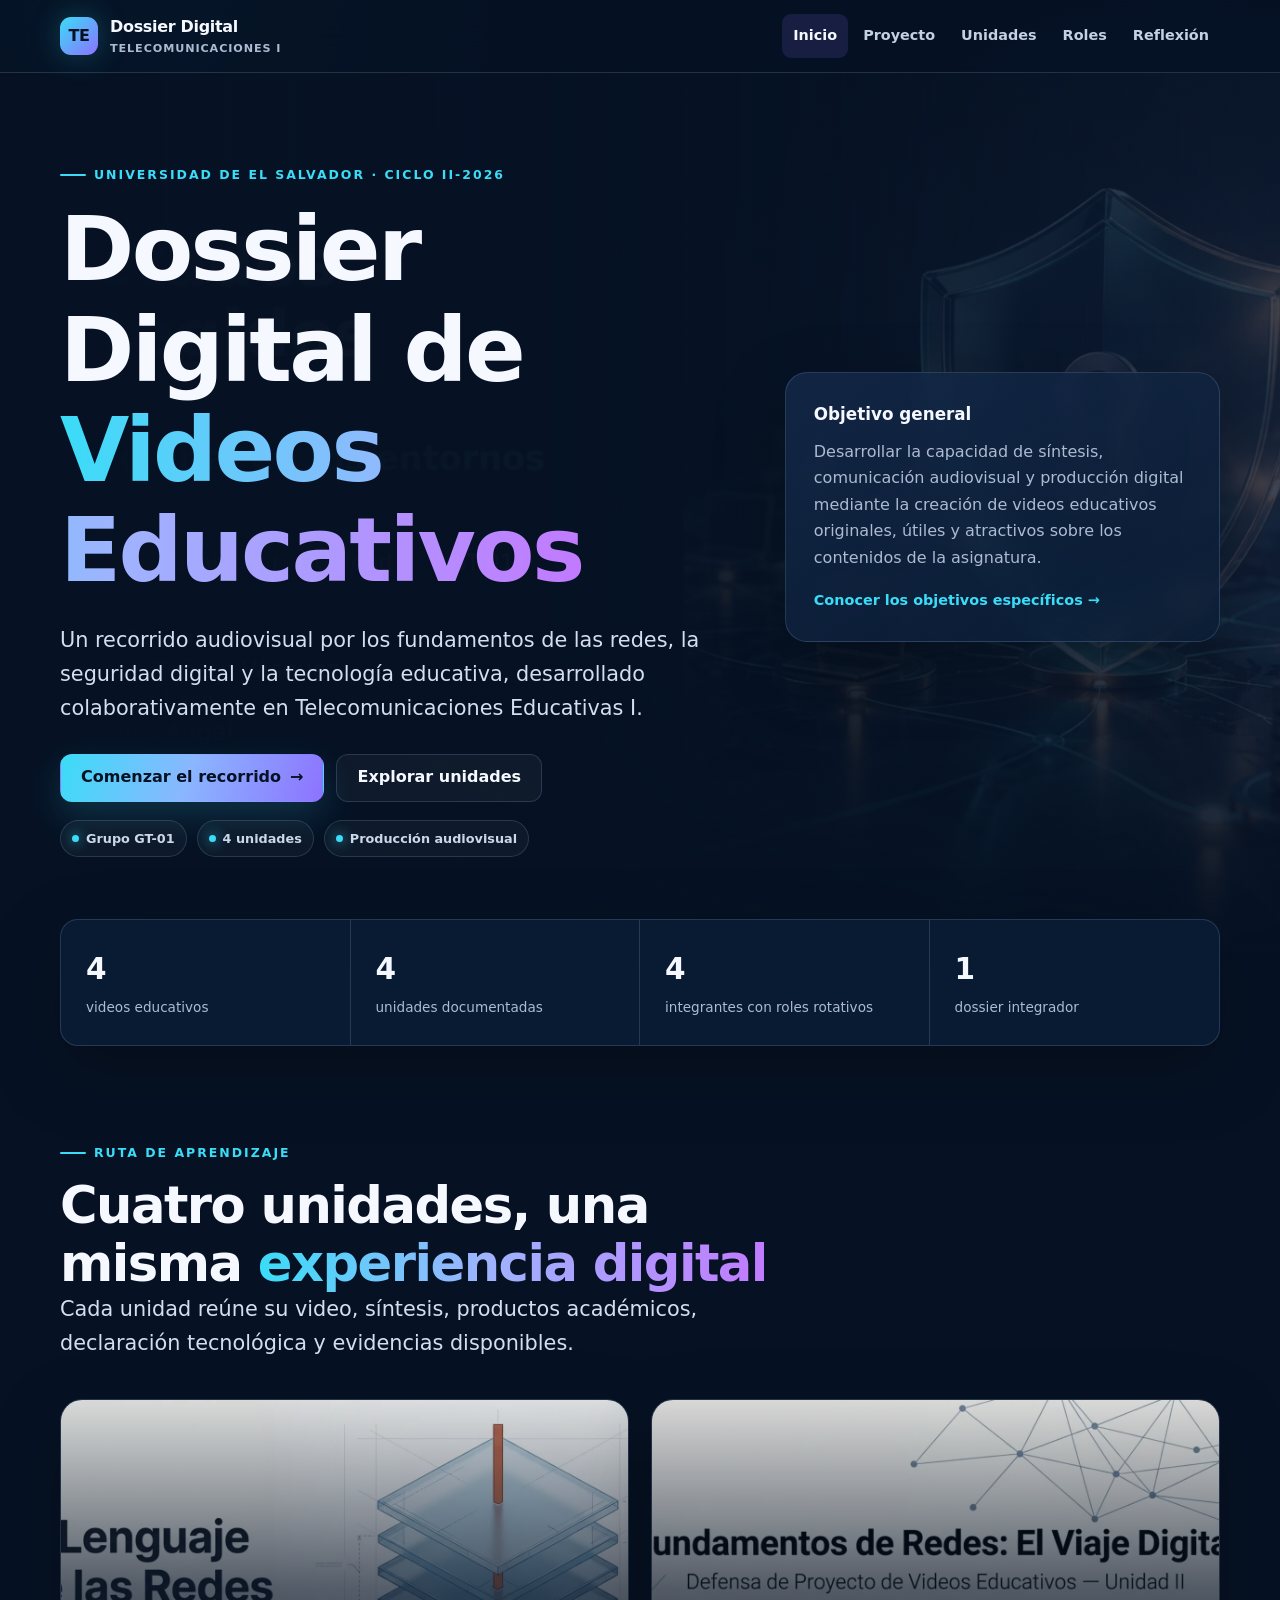
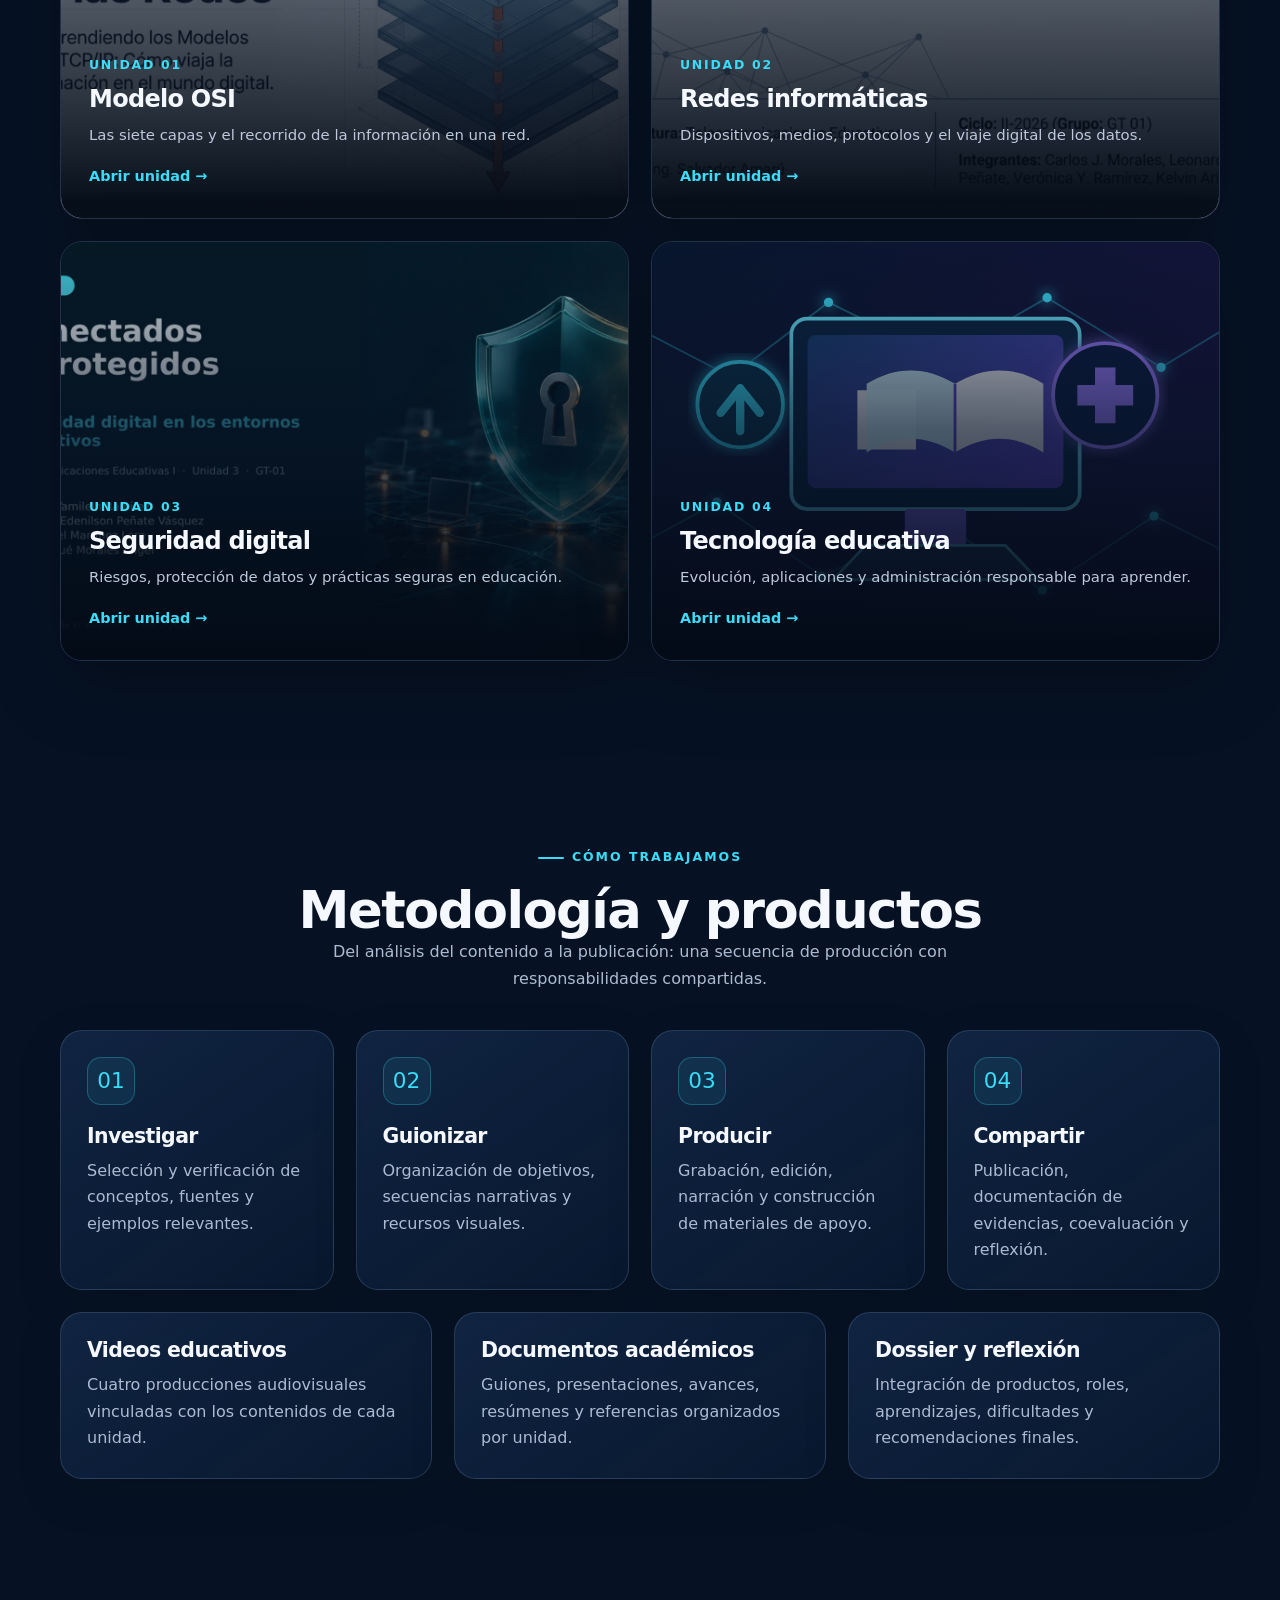
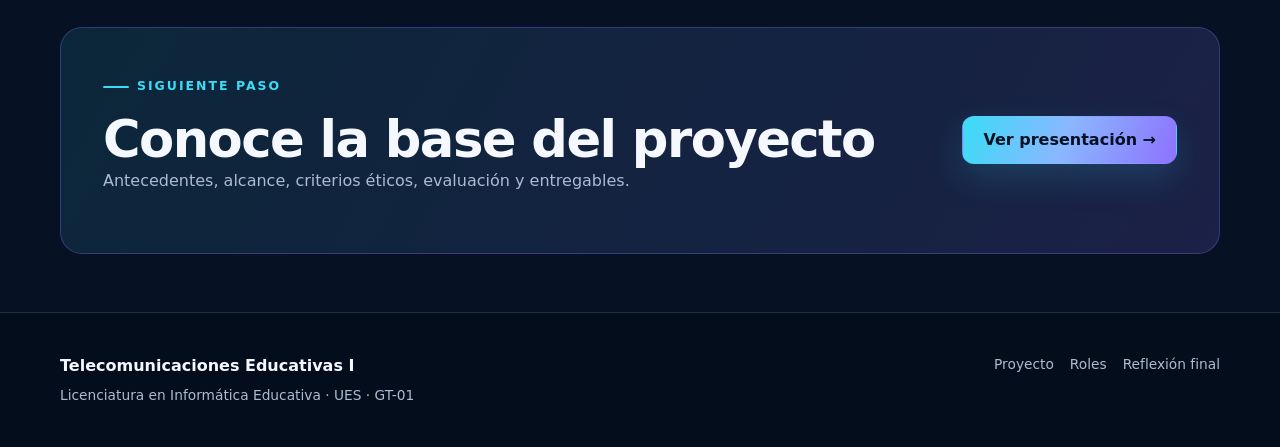
==== index.html @ 9d3afc45 "Publica el sitio completo del dossier" ====
<!doctype html>
<html lang="es">
<head>
  <meta charset="utf-8">
  <meta name="viewport" content="width=device-width, initial-scale=1">
  <meta name="description" content="Dossier digital de videos educativos de Telecomunicaciones Educativas I, GT-01, Universidad de El Salvador.">
  <title>Dossier Digital | Telecomunicaciones Educativas I</title>
  <link rel="stylesheet" href="css/estilos.css">
  <script src="js/script.js" defer></script>
</head>
<body>
  <a class="skip-link" href="#contenido">Saltar al contenido</a>
  <header class="site-header">
    <nav class="nav container" aria-label="Navegación principal">
      <a class="brand" href="index.html">
        <span class="brand-mark" aria-hidden="true">TE</span>
        <span>Dossier Digital<small>Telecomunicaciones I</small></span>
      </a>
      <button class="menu-toggle" aria-label="Abrir menú" aria-expanded="false">☰</button>
      <div class="nav-links">
        <a href="index.html" aria-current="page">Inicio</a>
        <a href="presentacion.html">Proyecto</a>
        <a href="unidad1.html">Unidades</a>
        <a href="roles.html">Roles</a>
        <a href="reflexion.html">Reflexión</a>
      </div>
    </nav>
  </header>

  <main id="contenido">
    <section class="hero">
      <div class="hero-bg" style="background-image:url('img/portada-proyecto.webp')"></div>
      <div class="container hero-grid">
        <div>
          <p class="eyebrow">Universidad de El Salvador · Ciclo II-2026</p>
          <h1>Dossier Digital de <span class="gradient-text">Videos Educativos</span></h1>
          <p class="lead">Un recorrido audiovisual por los fundamentos de las redes, la seguridad digital y la tecnología educativa, desarrollado colaborativamente en Telecomunicaciones Educativas I.</p>
          <div class="btn-row">
            <a class="btn btn-primary" href="presentacion.html">Comenzar el recorrido <span aria-hidden="true">→</span></a>
            <a class="btn btn-secondary" href="#unidades">Explorar unidades</a>
          </div>
          <div class="meta-row">
            <span class="tag">Grupo GT-01</span>
            <span class="tag">4 unidades</span>
            <span class="tag">Producción audiovisual</span>
          </div>
        </div>
        <aside class="hero-panel reveal">
          <strong>Objetivo general</strong>
          <p>Desarrollar la capacidad de síntesis, comunicación audiovisual y producción digital mediante la creación de videos educativos originales, útiles y atractivos sobre los contenidos de la asignatura.</p>
          <a class="text-link" href="presentacion.html#objetivos">Conocer los objetivos específicos →</a>
        </aside>
      </div>
    </section>

    <div class="stats container" aria-label="Resumen del proyecto">
      <div class="stats-grid">
        <div class="stat"><b>4</b><span>videos educativos</span></div>
        <div class="stat"><b>4</b><span>unidades documentadas</span></div>
        <div class="stat"><b>4</b><span>integrantes con roles rotativos</span></div>
        <div class="stat"><b>1</b><span>dossier integrador</span></div>
      </div>
    </div>

    <section class="section" id="unidades">
      <div class="container">
        <div class="section-header">
          <p class="eyebrow">Ruta de aprendizaje</p>
          <h2>Cuatro unidades, una misma <span class="gradient-text">experiencia digital</span></h2>
          <p class="lead">Cada unidad reúne su video, síntesis, productos académicos, declaración tecnológica y evidencias disponibles.</p>
        </div>
        <div class="grid grid-2">
          <a class="unit-card reveal" href="unidad1.html">
            <img src="img/unidad1-osi.webp" alt="Portada del proyecto sobre el modelo OSI" loading="lazy">
            <div class="unit-card-content">
              <span class="unit-number">Unidad 01</span>
              <h3>Modelo OSI</h3>
              <p>Las siete capas y el recorrido de la información en una red.</p>
              <span class="text-link">Abrir unidad →</span>
            </div>
          </a>
          <a class="unit-card reveal" href="unidad2.html">
            <img src="img/unidad2-redes.webp" alt="Portada del proyecto sobre fundamentos de redes" loading="lazy">
            <div class="unit-card-content">
              <span class="unit-number">Unidad 02</span>
              <h3>Redes informáticas</h3>
              <p>Dispositivos, medios, protocolos y el viaje digital de los datos.</p>
              <span class="text-link">Abrir unidad →</span>
            </div>
          </a>
          <a class="unit-card reveal" href="unidad3.html">
            <img src="img/unidad3-seguridad.webp" alt="Portada Conectados y protegidos sobre seguridad digital" loading="lazy">
            <div class="unit-card-content">
              <span class="unit-number">Unidad 03</span>
              <h3>Seguridad digital</h3>
              <p>Riesgos, protección de datos y prácticas seguras en educación.</p>
              <span class="text-link">Abrir unidad →</span>
            </div>
          </a>
          <a class="unit-card reveal" href="unidad4.html">
            <img src="img/unidad4-tecnologia.svg" alt="Ilustración de tecnología educativa conectada" loading="lazy">
            <div class="unit-card-content">
              <span class="unit-number">Unidad 04</span>
              <h3>Tecnología educativa</h3>
              <p>Evolución, aplicaciones y administración responsable para aprender.</p>
              <span class="text-link">Abrir unidad →</span>
            </div>
          </a>
        </div>
      </div>
    </section>

    <section class="section" id="metodologia">
      <div class="container">
        <div class="section-header center">
          <p class="eyebrow">Cómo trabajamos</p>
          <h2>Metodología y productos</h2>
          <p>Del análisis del contenido a la publicación: una secuencia de producción con responsabilidades compartidas.</p>
        </div>
        <div class="grid grid-4">
          <article class="card reveal"><div class="icon" aria-hidden="true">01</div><h3>Investigar</h3><p>Selección y verificación de conceptos, fuentes y ejemplos relevantes.</p></article>
          <article class="card reveal"><div class="icon" aria-hidden="true">02</div><h3>Guionizar</h3><p>Organización de objetivos, secuencias narrativas y recursos visuales.</p></article>
          <article class="card reveal"><div class="icon" aria-hidden="true">03</div><h3>Producir</h3><p>Grabación, edición, narración y construcción de materiales de apoyo.</p></article>
          <article class="card reveal"><div class="icon" aria-hidden="true">04</div><h3>Compartir</h3><p>Publicación, documentación de evidencias, coevaluación y reflexión.</p></article>
        </div>
        <div class="grid grid-3" style="margin-top:22px">
          <article class="card reveal"><h3>Videos educativos</h3><p>Cuatro producciones audiovisuales vinculadas con los contenidos de cada unidad.</p></article>
          <article class="card reveal"><h3>Documentos académicos</h3><p>Guiones, presentaciones, avances, resúmenes y referencias organizados por unidad.</p></article>
          <article class="card reveal"><h3>Dossier y reflexión</h3><p>Integración de productos, roles, aprendizajes, dificultades y recomendaciones finales.</p></article>
        </div>
      </div>
    </section>

    <section class="section compact">
      <div class="container">
        <div class="cta">
          <div>
            <p class="eyebrow">Siguiente paso</p>
            <h2>Conoce la base del proyecto</h2>
            <p>Antecedentes, alcance, criterios éticos, evaluación y entregables.</p>
          </div>
          <a class="btn btn-primary" href="presentacion.html">Ver presentación →</a>
        </div>
      </div>
    </section>
  </main>

  <footer class="site-footer">
    <div class="container footer-grid">
      <div><strong>Telecomunicaciones Educativas I</strong><p>Licenciatura en Informática Educativa · UES · GT-01</p></div>
      <div class="footer-links"><a href="presentacion.html">Proyecto</a><a href="roles.html">Roles</a><a href="reflexion.html">Reflexión final</a></div>
    </div>
  </footer>
</body>
</html>
---- css/estilos.css ----
:root {
  --bg: #061224;
  --bg-soft: #0a1c35;
  --panel: #0d2341;
  --panel-2: #142a4b;
  --text: #f5f8ff;
  --muted: #adbbd2;
  --cyan: #3adcf7;
  --purple: #8d72ff;
  --violet: #c17aff;
  --gold: #ffc66d;
  --line: rgba(151, 178, 220, .2);
  --shadow: 0 24px 70px rgba(0, 0, 0, .28);
  --radius: 22px;
  --container: min(1160px, calc(100% - 40px));
}

* { box-sizing: border-box; }
html { scroll-behavior: smooth; }
body {
  margin: 0;
  color: var(--text);
  background:
    radial-gradient(circle at 10% 0%, rgba(58, 220, 247, .11), transparent 28rem),
    radial-gradient(circle at 92% 12%, rgba(141, 114, 255, .14), transparent 32rem),
    var(--bg);
  font-family: Inter, ui-sans-serif, system-ui, -apple-system, BlinkMacSystemFont, "Segoe UI", sans-serif;
  line-height: 1.65;
}

body::before {
  content: "";
  position: fixed;
  inset: 0;
  z-index: -1;
  pointer-events: none;
  opacity: .22;
  background-image:
    linear-gradient(rgba(255,255,255,.025) 1px, transparent 1px),
    linear-gradient(90deg, rgba(255,255,255,.025) 1px, transparent 1px);
  background-size: 42px 42px;
  mask-image: linear-gradient(to bottom, black, transparent 75%);
}

img, iframe { max-width: 100%; }
a { color: inherit; text-decoration: none; }
button, a { -webkit-tap-highlight-color: transparent; }

.skip-link {
  position: fixed;
  left: 16px;
  top: -60px;
  z-index: 100;
  padding: 10px 16px;
  background: var(--cyan);
  color: #031020;
  border-radius: 10px;
  font-weight: 800;
}
.skip-link:focus { top: 14px; }

.container { width: var(--container); margin-inline: auto; }
.section { padding: 90px 0; }
.section.compact { padding: 58px 0; }
.section-header { max-width: 760px; margin-bottom: 38px; }
.section-header.center { margin-inline: auto; text-align: center; }

.eyebrow {
  display: inline-flex;
  align-items: center;
  gap: 8px;
  margin: 0 0 14px;
  color: var(--cyan);
  font-size: .78rem;
  font-weight: 850;
  letter-spacing: .16em;
  text-transform: uppercase;
}
.eyebrow::before {
  content: "";
  width: 26px;
  height: 2px;
  background: currentColor;
  border-radius: 2px;
}

h1, h2, h3 { margin: 0; line-height: 1.12; letter-spacing: -.03em; }
h1 { font-size: clamp(2.55rem, 7vw, 5.8rem); }
h2 { font-size: clamp(2rem, 4vw, 3.4rem); }
h3 { font-size: 1.28rem; }
p { margin: 0 0 1rem; color: var(--muted); }
.lead { font-size: clamp(1.05rem, 2vw, 1.3rem); color: #d4deef; max-width: 760px; }
.gradient-text {
  color: transparent;
  background: linear-gradient(90deg, var(--cyan), #9fb3ff 45%, var(--violet));
  background-clip: text;
}

.site-header {
  position: sticky;
  top: 0;
  z-index: 50;
  border-bottom: 1px solid var(--line);
  background: rgba(6, 18, 36, .83);
  backdrop-filter: blur(18px);
}
.nav {
  min-height: 72px;
  display: flex;
  align-items: center;
  justify-content: space-between;
  gap: 28px;
}
.brand {
  display: flex;
  align-items: center;
  gap: 12px;
  min-width: 210px;
  font-weight: 850;
  letter-spacing: -.02em;
}
.brand-mark {
  width: 38px;
  height: 38px;
  display: grid;
  place-items: center;
  color: #061224;
  background: linear-gradient(135deg, var(--cyan), var(--purple));
  border-radius: 11px;
  box-shadow: 0 0 30px rgba(58, 220, 247, .25);
}
.brand small { display: block; color: var(--muted); font-size: .7rem; font-weight: 650; letter-spacing: .08em; text-transform: uppercase; }
.nav-links { display: flex; align-items: center; gap: 4px; }
.nav-links a {
  padding: 10px 11px;
  color: #c4d0e3;
  border-radius: 9px;
  font-size: .9rem;
  font-weight: 700;
  transition: .2s ease;
}
.nav-links a:hover, .nav-links a[aria-current="page"] { color: var(--text); background: rgba(141, 114, 255, .14); }
.menu-toggle {
  display: none;
  width: 44px;
  height: 44px;
  border: 1px solid var(--line);
  color: var(--text);
  background: var(--panel);
  border-radius: 12px;
  font-size: 1.35rem;
}

.btn-row { display: flex; flex-wrap: wrap; gap: 12px; margin-top: 28px; }
.btn {
  display: inline-flex;
  align-items: center;
  justify-content: center;
  gap: 9px;
  min-height: 48px;
  padding: 0 20px;
  border: 1px solid transparent;
  border-radius: 12px;
  font-weight: 850;
  transition: transform .2s ease, box-shadow .2s ease, border-color .2s ease;
}
.btn:hover { transform: translateY(-2px); }
.btn-primary {
  color: #061224;
  background: linear-gradient(110deg, var(--cyan), #8ab7ff 48%, var(--purple));
  box-shadow: 0 14px 34px rgba(58, 220, 247, .16);
}
.btn-secondary { border-color: var(--line); background: rgba(255,255,255,.04); }
.btn-secondary:hover { border-color: rgba(58, 220, 247, .48); }
.btn-small { min-height: 42px; padding: 0 16px; font-size: .9rem; }

.hero {
  position: relative;
  min-height: calc(100vh - 72px);
  display: grid;
  align-items: center;
  overflow: hidden;
}
.hero-bg {
  position: absolute;
  inset: 0;
  z-index: -2;
  background: center / cover no-repeat;
  filter: saturate(.8);
  opacity: .3;
}
.hero::after {
  content: "";
  position: absolute;
  inset: 0;
  z-index: -1;
  background: linear-gradient(90deg, var(--bg) 6%, rgba(6,18,36,.9) 44%, rgba(6,18,36,.3) 100%),
              linear-gradient(0deg, var(--bg), transparent 35%);
}
.hero-grid {
  padding: 85px 0 110px;
  display: grid;
  grid-template-columns: 1.08fr .72fr;
  gap: 72px;
  align-items: center;
}
.hero h1 { max-width: 910px; margin-bottom: 22px; }
.hero-panel {
  padding: 28px;
  border: 1px solid var(--line);
  background: linear-gradient(150deg, rgba(20,42,75,.82), rgba(10,28,53,.7));
  border-radius: var(--radius);
  box-shadow: var(--shadow);
  backdrop-filter: blur(10px);
}
.hero-panel strong { display: block; margin-bottom: 10px; font-size: 1.05rem; }
.meta-row { display: flex; flex-wrap: wrap; gap: 10px; margin-top: 18px; }
.tag {
  display: inline-flex;
  align-items: center;
  gap: 7px;
  padding: 7px 11px;
  color: #cbd8ea;
  border: 1px solid var(--line);
  background: rgba(255,255,255,.035);
  border-radius: 999px;
  font-size: .8rem;
  font-weight: 750;
}
.tag::before { content: ""; width: 7px; height: 7px; background: var(--cyan); border-radius: 50%; box-shadow: 0 0 13px var(--cyan); }

.stats { margin-top: -48px; position: relative; z-index: 3; }
.stats-grid {
  display: grid;
  grid-template-columns: repeat(4, 1fr);
  border: 1px solid var(--line);
  background: rgba(10,28,53,.94);
  border-radius: 18px;
  box-shadow: var(--shadow);
  overflow: hidden;
}
.stat { padding: 25px; border-right: 1px solid var(--line); }
.stat:last-child { border-right: 0; }
.stat b { display: block; color: var(--text); font-size: 1.85rem; letter-spacing: -.04em; }
.stat span { color: var(--muted); font-size: .85rem; }

.grid { display: grid; gap: 22px; }
.grid-2 { grid-template-columns: repeat(2, minmax(0, 1fr)); }
.grid-3 { grid-template-columns: repeat(3, minmax(0, 1fr)); }
.grid-4 { grid-template-columns: repeat(4, minmax(0, 1fr)); }

.card {
  position: relative;
  padding: 26px;
  border: 1px solid var(--line);
  background: linear-gradient(145deg, rgba(20,42,75,.75), rgba(10,28,53,.62));
  border-radius: var(--radius);
  box-shadow: 0 15px 45px rgba(0,0,0,.16);
}
.card h3 { margin-bottom: 10px; }
.card p:last-child { margin-bottom: 0; }
.icon {
  width: 48px;
  height: 48px;
  display: grid;
  place-items: center;
  margin-bottom: 20px;
  color: var(--cyan);
  border: 1px solid rgba(58,220,247,.28);
  background: rgba(58,220,247,.08);
  border-radius: 14px;
  font-size: 1.35rem;
}

.unit-card {
  position: relative;
  min-height: 420px;
  display: flex;
  align-items: flex-end;
  overflow: hidden;
  border: 1px solid var(--line);
  border-radius: var(--radius);
  box-shadow: var(--shadow);
  isolation: isolate;
}
.unit-card img {
  position: absolute;
  inset: 0;
  width: 100%;
  height: 100%;
  object-fit: cover;
  z-index: -2;
  transition: transform .55s ease;
}
.unit-card::before {
  content: "";
  position: absolute;
  inset: 0;
  z-index: -1;
  background: linear-gradient(0deg, rgba(3,11,23,.98) 4%, rgba(6,18,36,.68) 55%, rgba(6,18,36,.12));
}
.unit-card:hover img { transform: scale(1.045); }
.unit-card-content { padding: 28px; }
.unit-number { color: var(--cyan); font-size: .78rem; font-weight: 900; letter-spacing: .14em; text-transform: uppercase; }
.unit-card h3 { margin: 8px 0 10px; font-size: 1.5rem; }
.unit-card p { color: #bdc9db; font-size: .93rem; }
.text-link { color: var(--cyan); font-weight: 850; font-size: .9rem; }

.page-hero {
  position: relative;
  min-height: 520px;
  display: flex;
  align-items: flex-end;
  overflow: hidden;
  border-bottom: 1px solid var(--line);
}
.page-hero .page-image { position: absolute; inset: 0; width: 100%; height: 100%; object-fit: cover; z-index: -2; opacity: .42; }
.page-hero::after { content: ""; position: absolute; inset: 0; z-index: -1; background: linear-gradient(0deg, var(--bg) 2%, rgba(6,18,36,.76) 62%, rgba(6,18,36,.24)); }
.page-hero-content { padding: 90px 0 64px; }
.page-hero h1 { font-size: clamp(2.8rem, 7vw, 5.3rem); max-width: 980px; }
.page-hero .lead { margin-top: 18px; }

.content-layout { display: grid; grid-template-columns: minmax(0, 1fr) 320px; gap: 54px; align-items: start; }
.sidebar { position: sticky; top: 96px; }
.toc { padding: 22px; border: 1px solid var(--line); background: var(--bg-soft); border-radius: 18px; }
.toc strong { display: block; margin-bottom: 12px; }
.toc a { display: block; padding: 8px 0; color: var(--muted); font-size: .9rem; border-bottom: 1px solid var(--line); }
.toc a:last-child { border-bottom: 0; }
.toc a:hover { color: var(--cyan); }

.prose-section { scroll-margin-top: 94px; padding-bottom: 62px; }
.prose-section h2 { margin-bottom: 18px; }
.prose-section h3 { margin: 24px 0 10px; }
.prose-section ul, .prose-section ol { color: var(--muted); padding-left: 1.25rem; }
.prose-section li { margin-bottom: 9px; }

.objective {
  padding: 28px;
  border-left: 4px solid var(--cyan);
  background: linear-gradient(90deg, rgba(58,220,247,.1), rgba(141,114,255,.06));
  border-radius: 0 16px 16px 0;
  color: #dce7f8;
  font-size: 1.12rem;
}

.media-frame {
  position: relative;
  aspect-ratio: 16 / 9;
  overflow: hidden;
  border: 1px solid var(--line);
  background: #030913;
  border-radius: 18px;
  box-shadow: var(--shadow);
}
.media-frame iframe { width: 100%; height: 100%; border: 0; }
.media-note { margin-top: 12px; font-size: .86rem; }

.doc-list { display: grid; gap: 12px; }
.doc-link {
  display: flex;
  align-items: center;
  justify-content: space-between;
  gap: 18px;
  padding: 17px 19px;
  border: 1px solid var(--line);
  background: rgba(255,255,255,.025);
  border-radius: 14px;
  transition: .2s ease;
}
.doc-link:hover { border-color: rgba(58,220,247,.5); transform: translateX(3px); }
.doc-link span { color: var(--muted); font-size: .84rem; }
.doc-link b { display: block; color: var(--text); }

.status-box {
  padding: 22px;
  border: 1px dashed rgba(255,198,109,.5);
  background: rgba(255,198,109,.06);
  border-radius: 16px;
}
.status-box strong { color: var(--gold); }

.role-table { width: 100%; border-collapse: collapse; overflow: hidden; border-radius: 16px; }
.role-table th, .role-table td { padding: 16px; text-align: left; border-bottom: 1px solid var(--line); vertical-align: top; }
.role-table th { color: var(--cyan); background: rgba(58,220,247,.07); font-size: .78rem; text-transform: uppercase; letter-spacing: .08em; }
.role-table td { color: var(--muted); background: rgba(255,255,255,.018); }
.role-table tr:last-child td { border-bottom: 0; }

.unit-nav {
  display: grid;
  grid-template-columns: repeat(3, 1fr);
  gap: 14px;
  padding: 40px 0 90px;
}
.unit-nav .btn:first-child { justify-content: flex-start; }
.unit-nav .btn:nth-child(2) { justify-self: center; }
.unit-nav .btn:last-child { justify-content: flex-end; }

.quote {
  padding: 36px;
  border: 1px solid var(--line);
  background: linear-gradient(135deg, rgba(141,114,255,.12), rgba(58,220,247,.06));
  border-radius: var(--radius);
  font-size: clamp(1.3rem, 3vw, 2rem);
  line-height: 1.4;
  color: #e7edfa;
}

.cta {
  padding: 42px;
  display: flex;
  justify-content: space-between;
  align-items: center;
  gap: 30px;
  border: 1px solid rgba(141,114,255,.3);
  background: linear-gradient(120deg, rgba(58,220,247,.1), rgba(141,114,255,.16));
  border-radius: var(--radius);
}

.site-footer { border-top: 1px solid var(--line); padding: 40px 0; background: rgba(3,10,22,.48); }
.footer-grid { display: flex; justify-content: space-between; gap: 30px; align-items: flex-start; }
.footer-grid p { font-size: .86rem; margin: 5px 0 0; }
.footer-links { display: flex; flex-wrap: wrap; gap: 16px; color: var(--muted); font-size: .86rem; }
.footer-links a:hover { color: var(--cyan); }

.reveal { opacity: 0; transform: translateY(18px); transition: opacity .55s ease, transform .55s ease; }
.reveal.visible { opacity: 1; transform: none; }

@media (prefers-reduced-motion: reduce) {
  *, *::before, *::after { scroll-behavior: auto !important; transition: none !important; animation: none !important; }
  .reveal { opacity: 1; transform: none; }
}

@media (max-width: 980px) {
  .menu-toggle { display: grid; place-items: center; }
  .nav-links {
    position: absolute;
    top: 72px;
    left: 20px;
    right: 20px;
    display: none;
    padding: 14px;
    border: 1px solid var(--line);
    background: rgba(6,18,36,.98);
    border-radius: 15px;
    box-shadow: var(--shadow);
  }
  .nav-links.open { display: grid; }
  .nav-links a { padding: 12px 14px; }
  .hero-grid { grid-template-columns: 1fr; gap: 30px; }
  .hero-panel { max-width: 650px; }
  .grid-4 { grid-template-columns: repeat(2, 1fr); }
  .content-layout { grid-template-columns: 1fr; }
  .sidebar { display: none; }
}

@media (max-width: 700px) {
  :root { --container: min(100% - 28px, 1160px); }
  .section { padding: 68px 0; }
  .hero { min-height: auto; }
  .hero-grid { padding: 68px 0 88px; }
  .hero-panel { padding: 22px; }
  .stats-grid, .grid-2, .grid-3, .grid-4 { grid-template-columns: 1fr; }
  .stat { border-right: 0; border-bottom: 1px solid var(--line); }
  .stat:last-child { border-bottom: 0; }
  .page-hero { min-height: 440px; }
  .unit-card { min-height: 370px; }
  .role-table { display: block; overflow-x: auto; }
  .unit-nav { grid-template-columns: 1fr; }
  .unit-nav .btn { width: 100%; justify-content: center !important; }
  .cta, .footer-grid { flex-direction: column; align-items: flex-start; }
  .brand span:last-child { font-size: .85rem; }
}
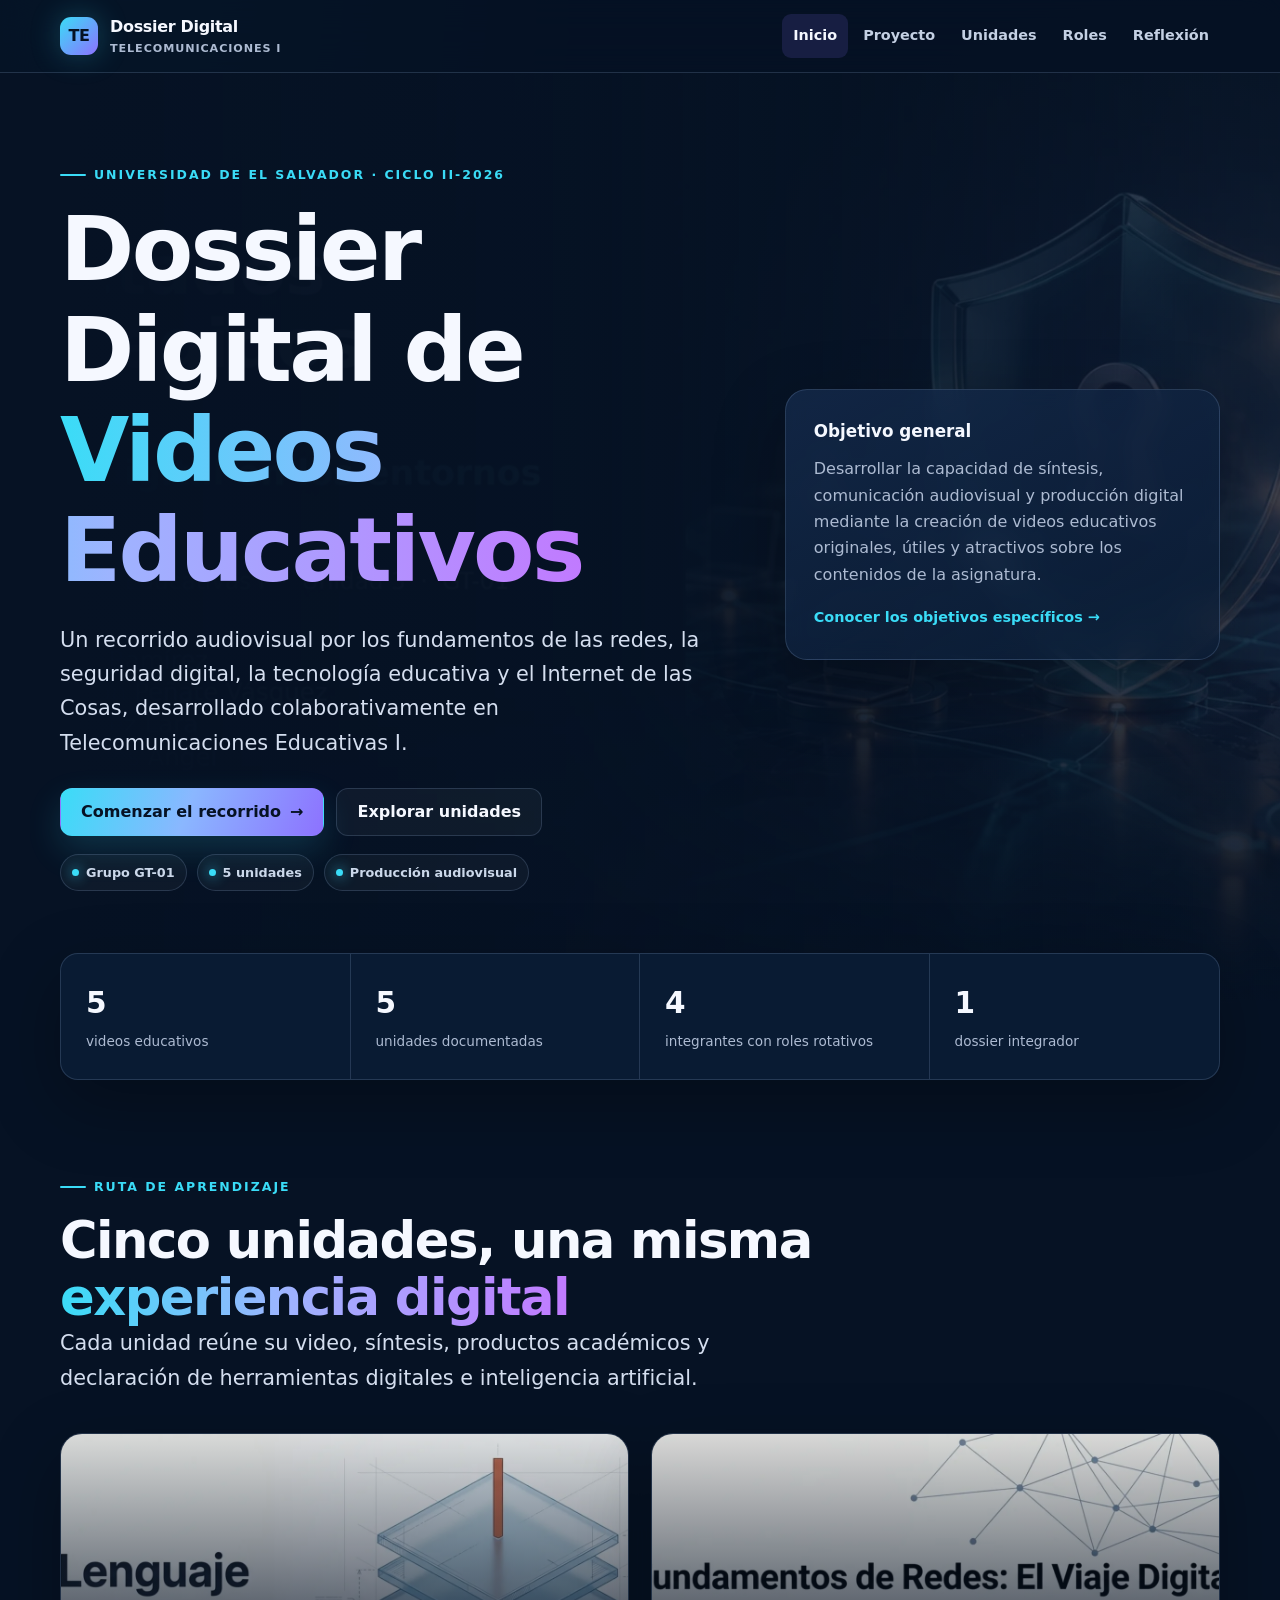
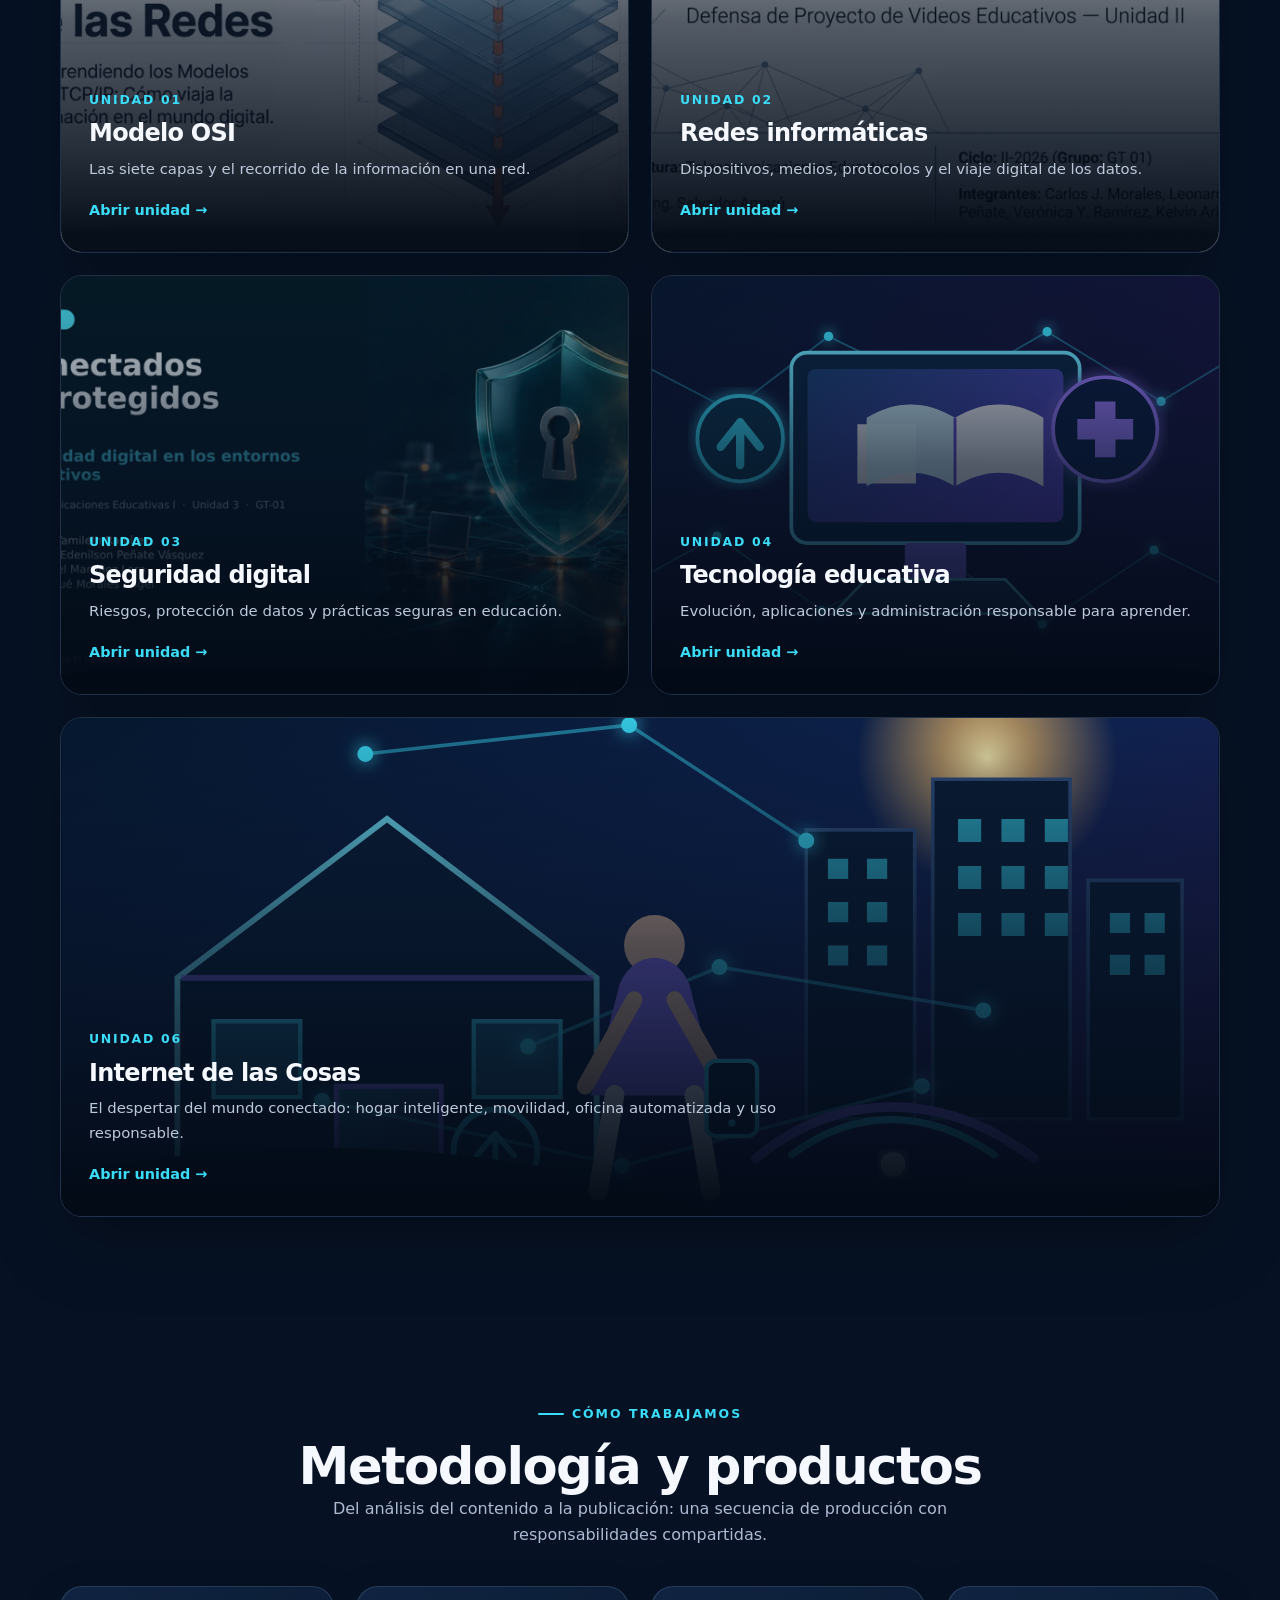
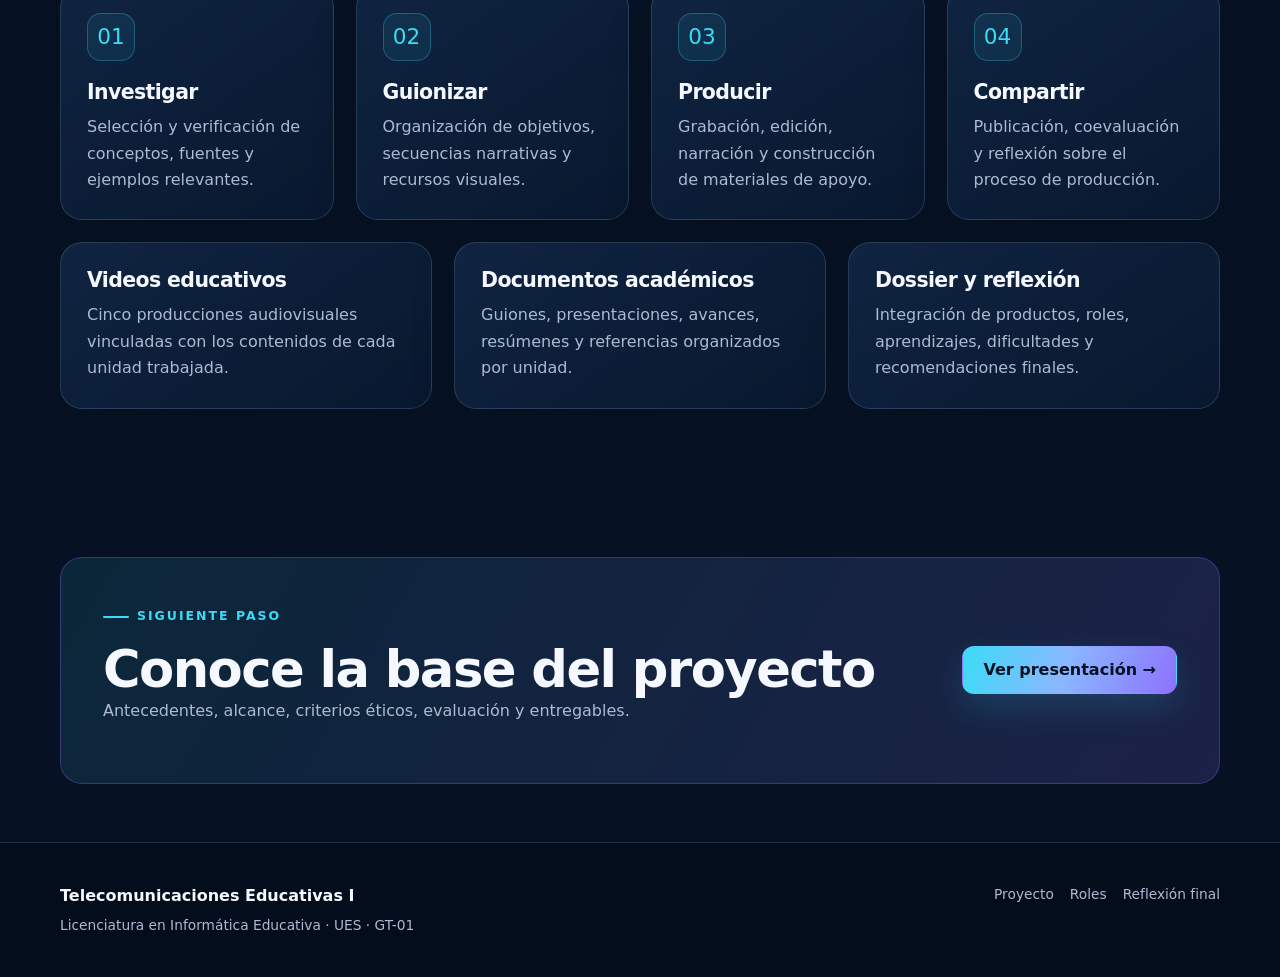
==== commit 1cda56a8: "Agrega la Unidad 6 y elimina evidencias de interacción" ====
--- a/index.html
+++ b/index.html
@@ -34,14 +34,14 @@
         <div>
           <p class="eyebrow">Universidad de El Salvador · Ciclo II-2026</p>
           <h1>Dossier Digital de <span class="gradient-text">Videos Educativos</span></h1>
-          <p class="lead">Un recorrido audiovisual por los fundamentos de las redes, la seguridad digital y la tecnología educativa, desarrollado colaborativamente en Telecomunicaciones Educativas I.</p>
+          <p class="lead">Un recorrido audiovisual por los fundamentos de las redes, la seguridad digital, la tecnología educativa y el Internet de las Cosas, desarrollado colaborativamente en Telecomunicaciones Educativas I.</p>
           <div class="btn-row">
             <a class="btn btn-primary" href="presentacion.html">Comenzar el recorrido <span aria-hidden="true">→</span></a>
             <a class="btn btn-secondary" href="#unidades">Explorar unidades</a>
           </div>
           <div class="meta-row">
             <span class="tag">Grupo GT-01</span>
-            <span class="tag">4 unidades</span>
+            <span class="tag">5 unidades</span>
             <span class="tag">Producción audiovisual</span>
           </div>
         </div>
@@ -55,8 +55,8 @@
 
     <div class="stats container" aria-label="Resumen del proyecto">
       <div class="stats-grid">
-        <div class="stat"><b>4</b><span>videos educativos</span></div>
-        <div class="stat"><b>4</b><span>unidades documentadas</span></div>
+        <div class="stat"><b>5</b><span>videos educativos</span></div>
+        <div class="stat"><b>5</b><span>unidades documentadas</span></div>
         <div class="stat"><b>4</b><span>integrantes con roles rotativos</span></div>
         <div class="stat"><b>1</b><span>dossier integrador</span></div>
       </div>
@@ -66,8 +66,8 @@
       <div class="container">
         <div class="section-header">
           <p class="eyebrow">Ruta de aprendizaje</p>
-          <h2>Cuatro unidades, una misma <span class="gradient-text">experiencia digital</span></h2>
-          <p class="lead">Cada unidad reúne su video, síntesis, productos académicos, declaración tecnológica y evidencias disponibles.</p>
+          <h2>Cinco unidades, una misma <span class="gradient-text">experiencia digital</span></h2>
+          <p class="lead">Cada unidad reúne su video, síntesis, productos académicos y declaración de herramientas digitales e inteligencia artificial.</p>
         </div>
         <div class="grid grid-2">
           <a class="unit-card reveal" href="unidad1.html">
@@ -106,6 +106,15 @@
               <span class="text-link">Abrir unidad →</span>
             </div>
           </a>
+          <a class="unit-card featured reveal" href="unidad6.html">
+            <img src="img/unidad6-iot.svg" alt="Vivienda y ciudad inteligente conectadas mediante Internet de las Cosas" loading="lazy">
+            <div class="unit-card-content">
+              <span class="unit-number">Unidad 06</span>
+              <h3>Internet de las Cosas</h3>
+              <p>El despertar del mundo conectado: hogar inteligente, movilidad, oficina automatizada y uso responsable.</p>
+              <span class="text-link">Abrir unidad →</span>
+            </div>
+          </a>
         </div>
       </div>
     </section>
@@ -121,10 +130,10 @@
           <article class="card reveal"><div class="icon" aria-hidden="true">01</div><h3>Investigar</h3><p>Selección y verificación de conceptos, fuentes y ejemplos relevantes.</p></article>
           <article class="card reveal"><div class="icon" aria-hidden="true">02</div><h3>Guionizar</h3><p>Organización de objetivos, secuencias narrativas y recursos visuales.</p></article>
           <article class="card reveal"><div class="icon" aria-hidden="true">03</div><h3>Producir</h3><p>Grabación, edición, narración y construcción de materiales de apoyo.</p></article>
-          <article class="card reveal"><div class="icon" aria-hidden="true">04</div><h3>Compartir</h3><p>Publicación, documentación de evidencias, coevaluación y reflexión.</p></article>
+          <article class="card reveal"><div class="icon" aria-hidden="true">04</div><h3>Compartir</h3><p>Publicación, coevaluación y reflexión sobre el proceso de producción.</p></article>
         </div>
         <div class="grid grid-3" style="margin-top:22px">
-          <article class="card reveal"><h3>Videos educativos</h3><p>Cuatro producciones audiovisuales vinculadas con los contenidos de cada unidad.</p></article>
+          <article class="card reveal"><h3>Videos educativos</h3><p>Cinco producciones audiovisuales vinculadas con los contenidos de cada unidad trabajada.</p></article>
           <article class="card reveal"><h3>Documentos académicos</h3><p>Guiones, presentaciones, avances, resúmenes y referencias organizados por unidad.</p></article>
           <article class="card reveal"><h3>Dossier y reflexión</h3><p>Integración de productos, roles, aprendizajes, dificultades y recomendaciones finales.</p></article>
         </div>
--- a/css/estilos.css
+++ b/css/estilos.css
@@ -300,6 +300,8 @@
   background: linear-gradient(0deg, rgba(3,11,23,.98) 4%, rgba(6,18,36,.68) 55%, rgba(6,18,36,.12));
 }
 .unit-card:hover img { transform: scale(1.045); }
+.unit-card.featured { grid-column: 1 / -1; min-height: 500px; }
+.unit-card.featured .unit-card-content { max-width: 760px; }
 .unit-card-content { padding: 28px; }
 .unit-number { color: var(--cyan); font-size: .78rem; font-weight: 900; letter-spacing: .14em; text-transform: uppercase; }
 .unit-card h3 { margin: 8px 0 10px; font-size: 1.5rem; }
@@ -464,6 +466,7 @@
   .stat:last-child { border-bottom: 0; }
   .page-hero { min-height: 440px; }
   .unit-card { min-height: 370px; }
+  .unit-card.featured { min-height: 400px; }
   .role-table { display: block; overflow-x: auto; }
   .unit-nav { grid-template-columns: 1fr; }
   .unit-nav .btn { width: 100%; justify-content: center !important; }
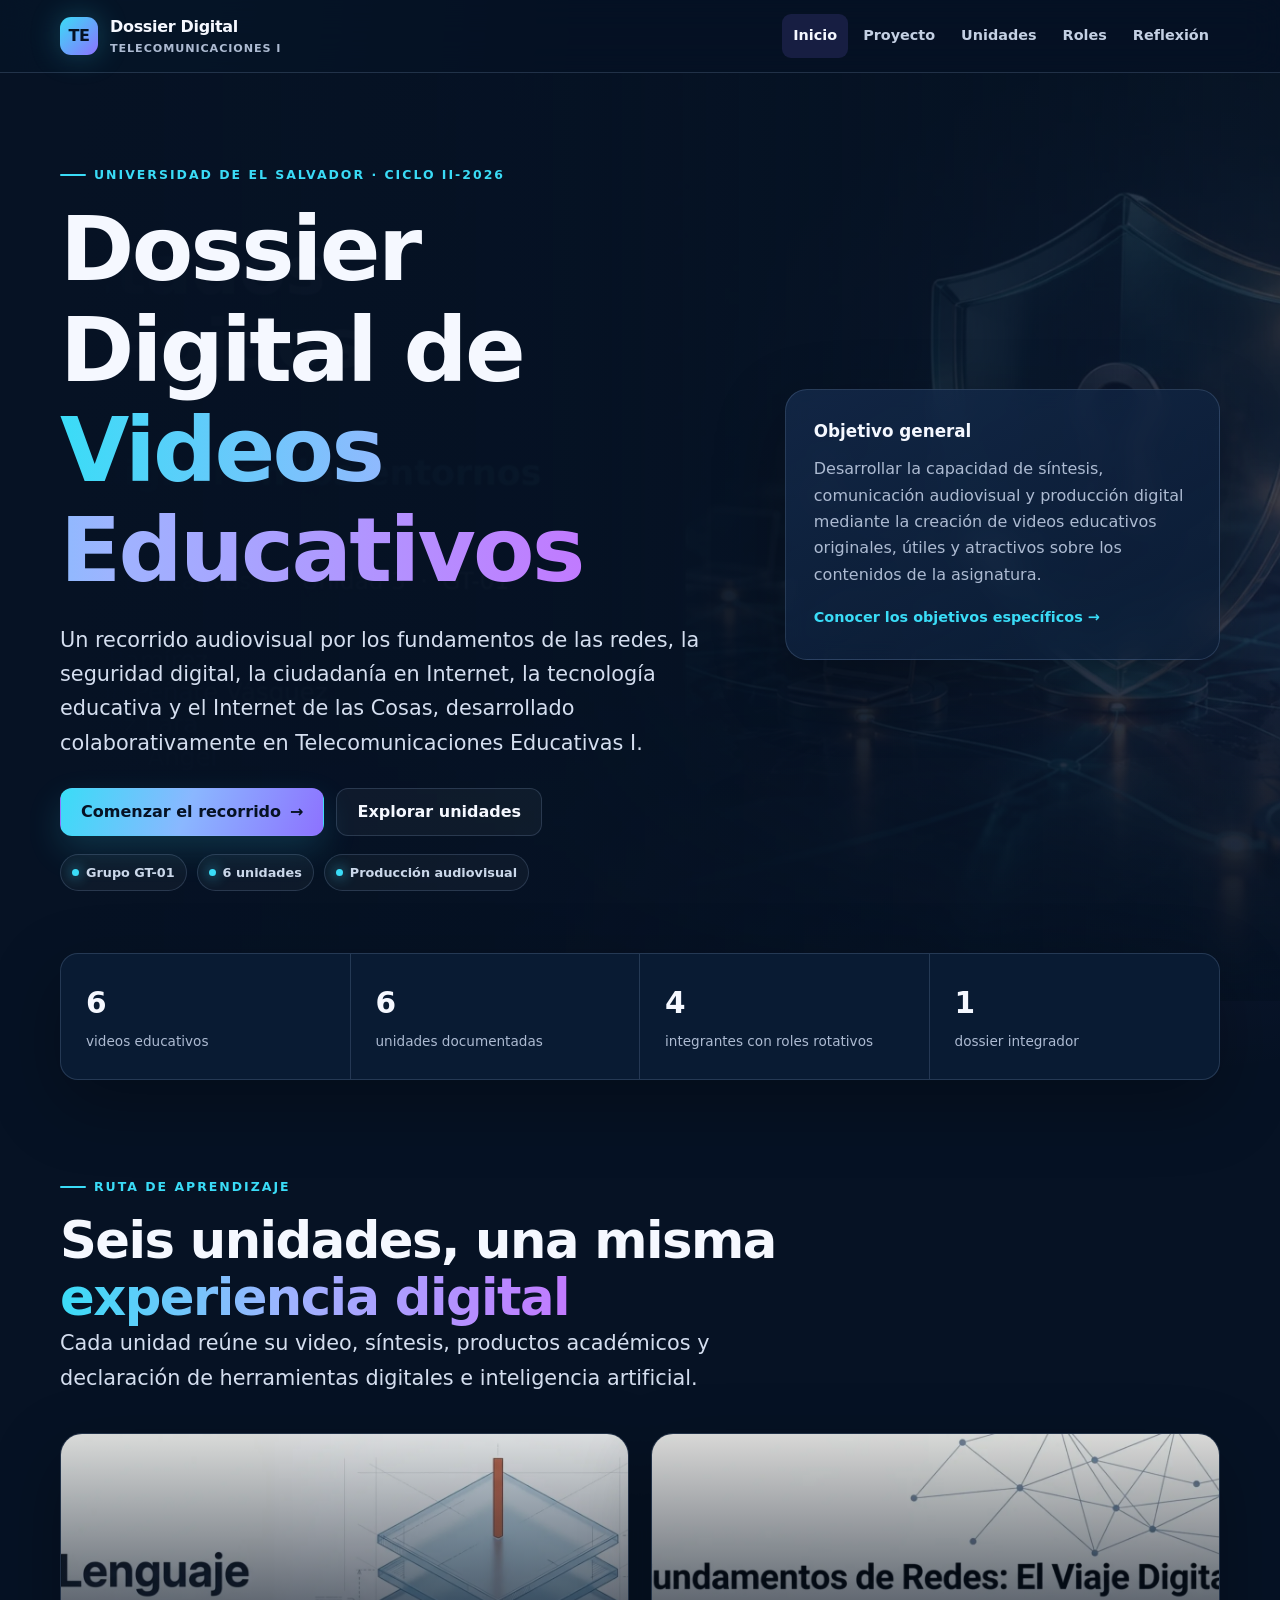
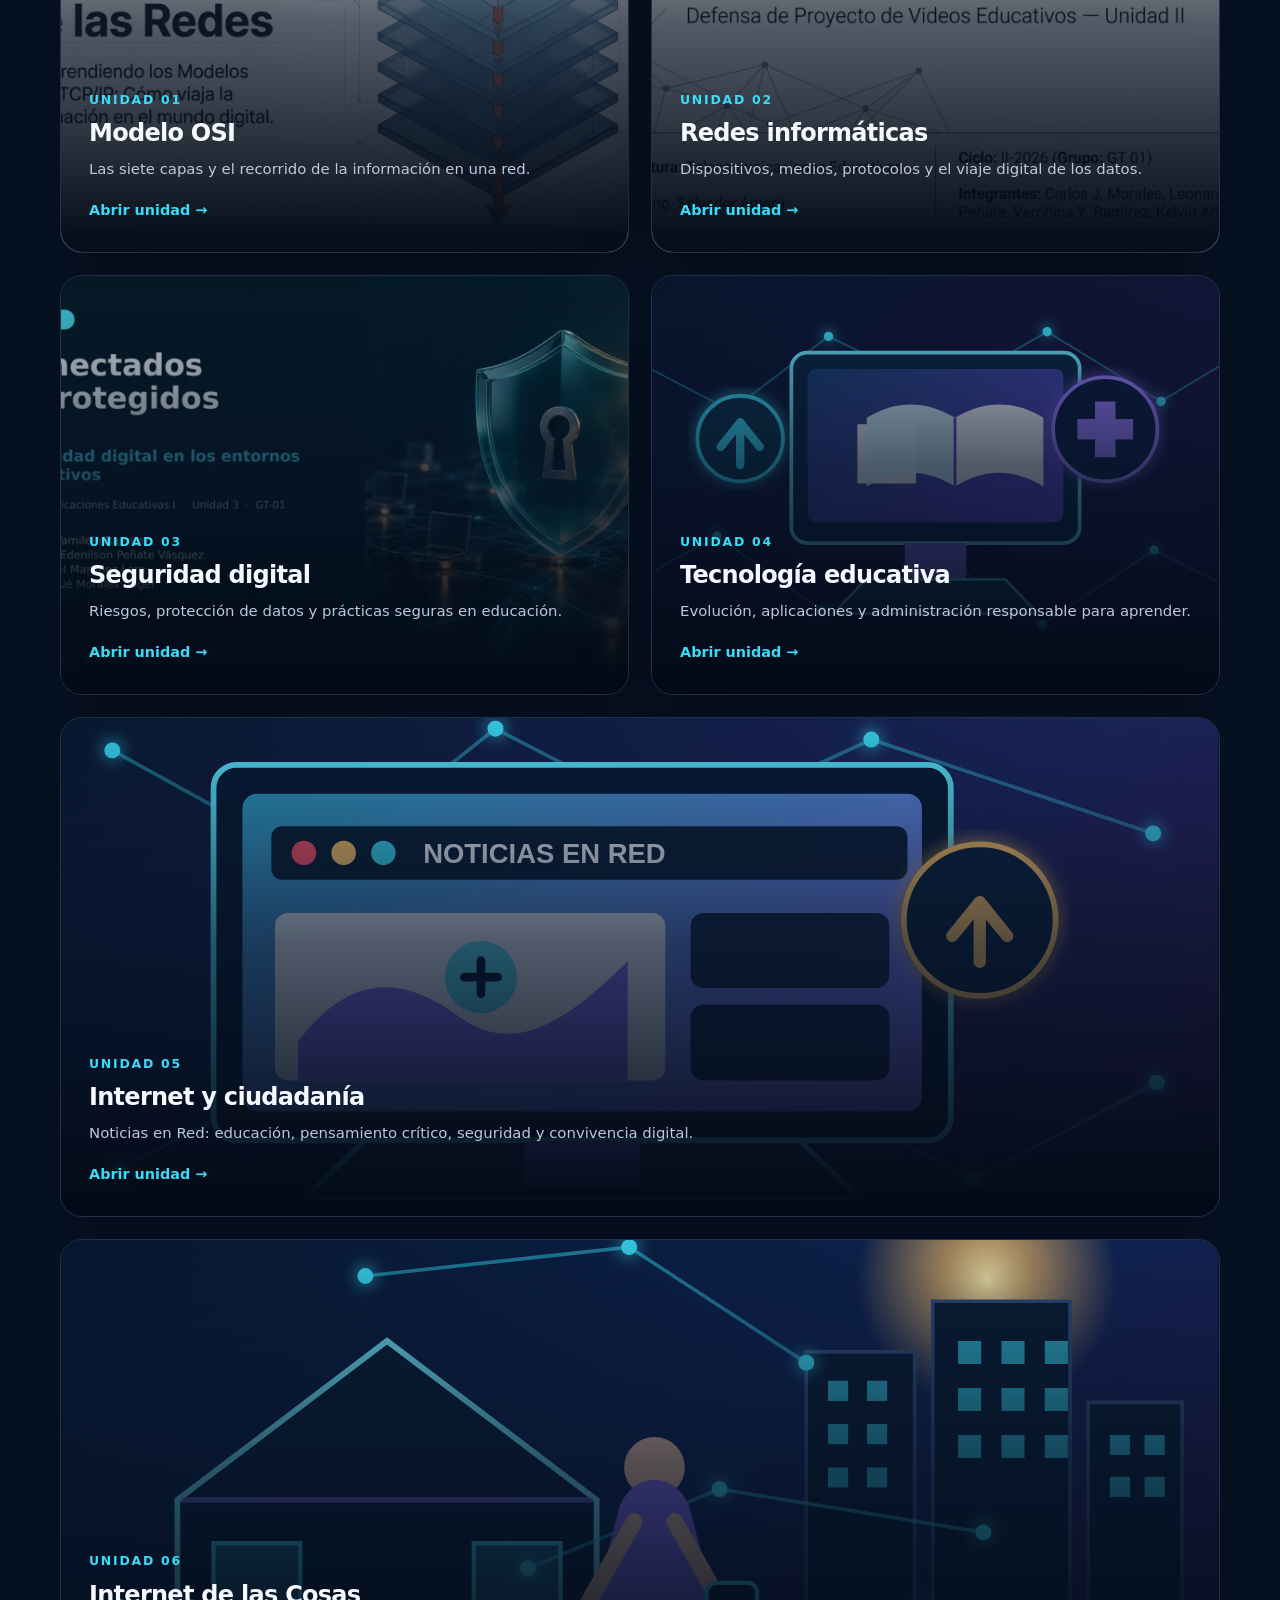
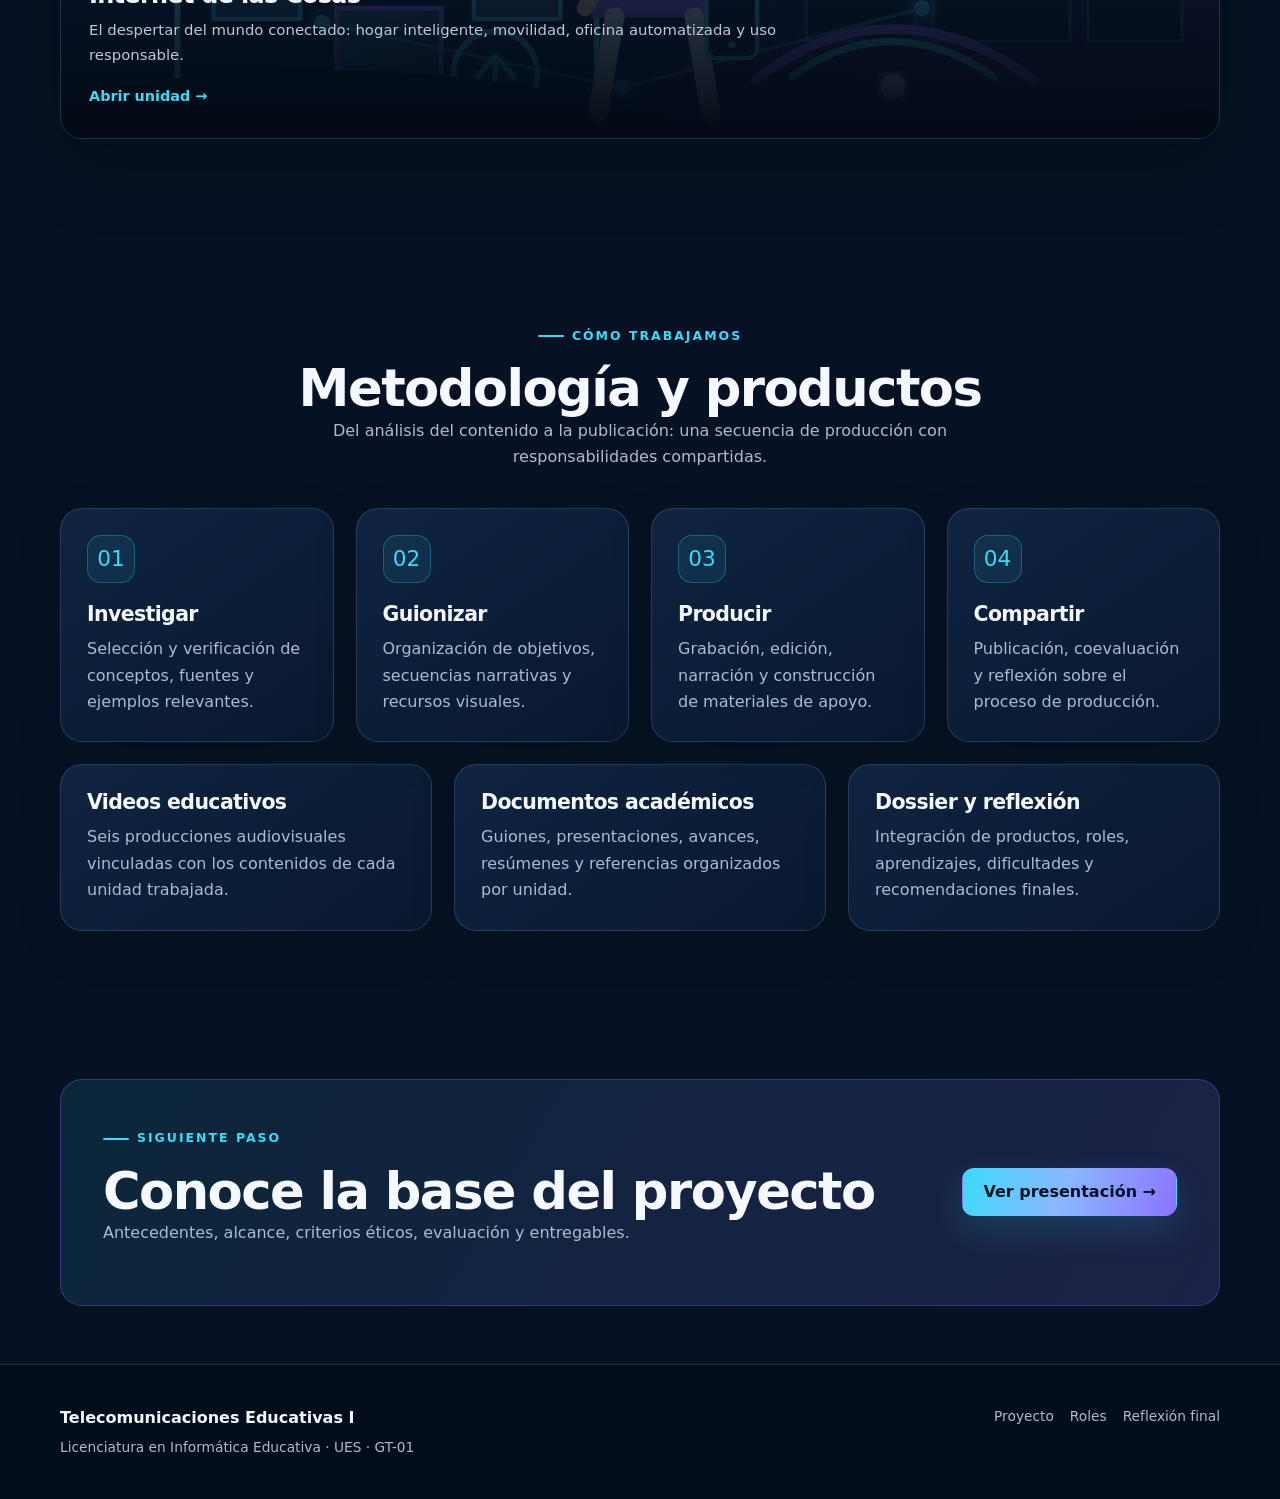
==== commit 949e1ca1: "Actualiza las unidades 5 y 6 del dossier" ====
--- a/index.html
+++ b/index.html
@@ -34,14 +34,14 @@
         <div>
           <p class="eyebrow">Universidad de El Salvador · Ciclo II-2026</p>
           <h1>Dossier Digital de <span class="gradient-text">Videos Educativos</span></h1>
-          <p class="lead">Un recorrido audiovisual por los fundamentos de las redes, la seguridad digital, la tecnología educativa y el Internet de las Cosas, desarrollado colaborativamente en Telecomunicaciones Educativas I.</p>
+          <p class="lead">Un recorrido audiovisual por los fundamentos de las redes, la seguridad digital, la ciudadanía en Internet, la tecnología educativa y el Internet de las Cosas, desarrollado colaborativamente en Telecomunicaciones Educativas I.</p>
           <div class="btn-row">
             <a class="btn btn-primary" href="presentacion.html">Comenzar el recorrido <span aria-hidden="true">→</span></a>
             <a class="btn btn-secondary" href="#unidades">Explorar unidades</a>
           </div>
           <div class="meta-row">
             <span class="tag">Grupo GT-01</span>
-            <span class="tag">5 unidades</span>
+            <span class="tag">6 unidades</span>
             <span class="tag">Producción audiovisual</span>
           </div>
         </div>
@@ -55,8 +55,8 @@
 
     <div class="stats container" aria-label="Resumen del proyecto">
       <div class="stats-grid">
-        <div class="stat"><b>5</b><span>videos educativos</span></div>
-        <div class="stat"><b>5</b><span>unidades documentadas</span></div>
+        <div class="stat"><b>6</b><span>videos educativos</span></div>
+        <div class="stat"><b>6</b><span>unidades documentadas</span></div>
         <div class="stat"><b>4</b><span>integrantes con roles rotativos</span></div>
         <div class="stat"><b>1</b><span>dossier integrador</span></div>
       </div>
@@ -66,7 +66,7 @@
       <div class="container">
         <div class="section-header">
           <p class="eyebrow">Ruta de aprendizaje</p>
-          <h2>Cinco unidades, una misma <span class="gradient-text">experiencia digital</span></h2>
+          <h2>Seis unidades, una misma <span class="gradient-text">experiencia digital</span></h2>
           <p class="lead">Cada unidad reúne su video, síntesis, productos académicos y declaración de herramientas digitales e inteligencia artificial.</p>
         </div>
         <div class="grid grid-2">
@@ -106,6 +106,10 @@
               <span class="text-link">Abrir unidad →</span>
             </div>
           </a>
+          <a class="unit-card featured reveal" href="unidad5.html">
+            <img src="img/unidad5-ciudadania.svg" alt="Noticiero educativo sobre Internet, educación y ciudadanía digital" loading="lazy">
+            <div class="unit-card-content"><span class="unit-number">Unidad 05</span><h3>Internet y ciudadanía</h3><p>Noticias en Red: educación, pensamiento crítico, seguridad y convivencia digital.</p><span class="text-link">Abrir unidad →</span></div>
+          </a>
           <a class="unit-card featured reveal" href="unidad6.html">
             <img src="img/unidad6-iot.svg" alt="Vivienda y ciudad inteligente conectadas mediante Internet de las Cosas" loading="lazy">
             <div class="unit-card-content">
@@ -133,7 +137,7 @@
           <article class="card reveal"><div class="icon" aria-hidden="true">04</div><h3>Compartir</h3><p>Publicación, coevaluación y reflexión sobre el proceso de producción.</p></article>
         </div>
         <div class="grid grid-3" style="margin-top:22px">
-          <article class="card reveal"><h3>Videos educativos</h3><p>Cinco producciones audiovisuales vinculadas con los contenidos de cada unidad trabajada.</p></article>
+          <article class="card reveal"><h3>Videos educativos</h3><p>Seis producciones audiovisuales vinculadas con los contenidos de cada unidad trabajada.</p></article>
           <article class="card reveal"><h3>Documentos académicos</h3><p>Guiones, presentaciones, avances, resúmenes y referencias organizados por unidad.</p></article>
           <article class="card reveal"><h3>Dossier y reflexión</h3><p>Integración de productos, roles, aprendizajes, dificultades y recomendaciones finales.</p></article>
         </div>
